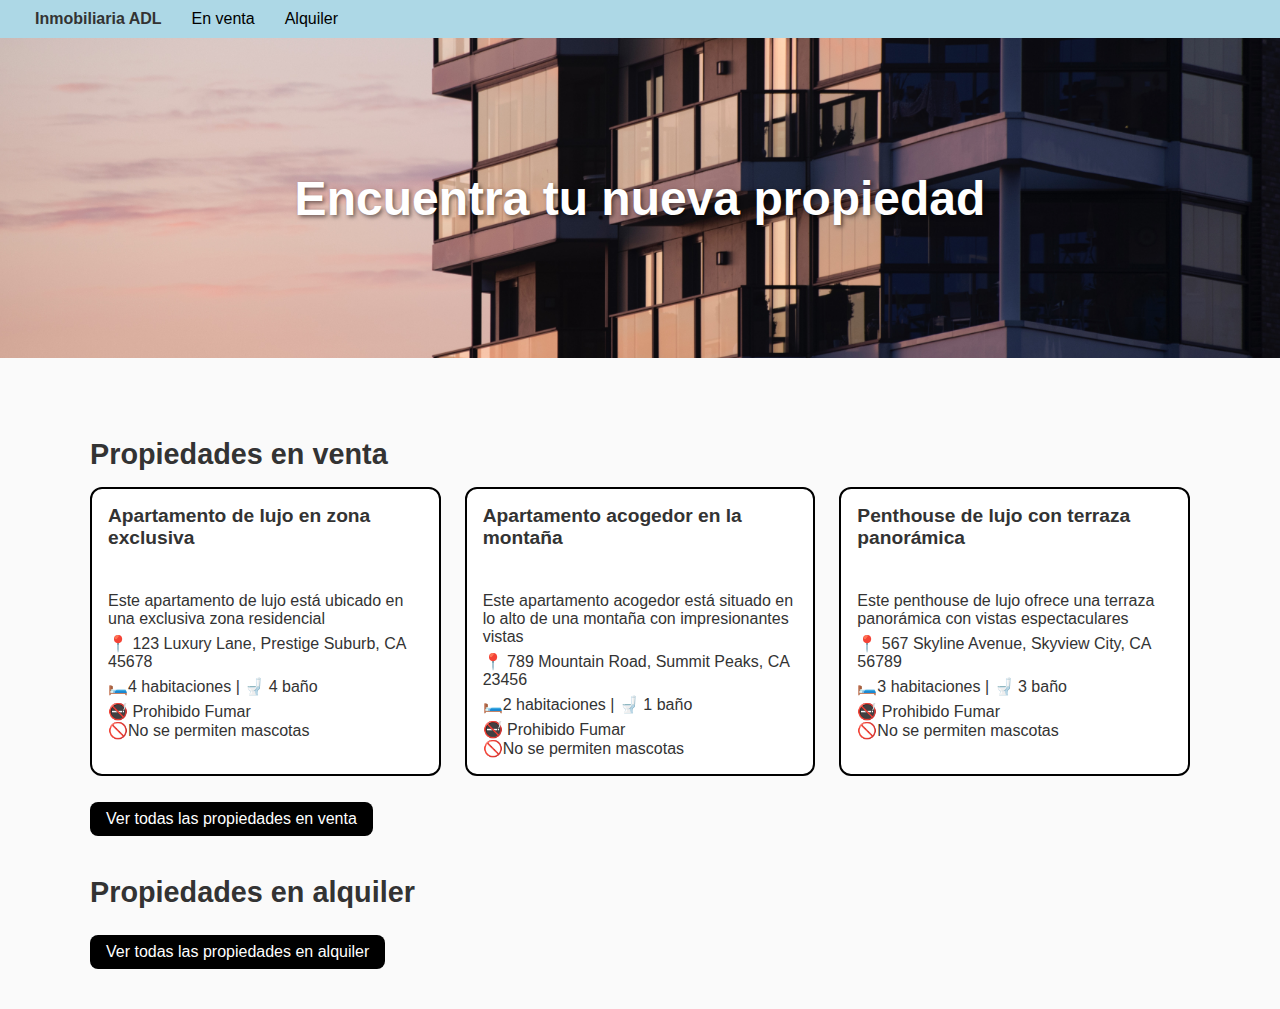
==== index.html @ ac3bbeaf "pagina principal lista" ====
<!DOCTYPE html>
<html lang="es">
<head>
    <meta charset="UTF-8">
    <meta name="viewport" content="width=device-width, initial-scale=1.0">
    <title>Desafio Inmobiliaria</title>
    <link rel="stylesheet" href="./assets/css/style.css">
</head>
<body>

    <title>Index</title>
</head>
<body>
    <nav>
        <ul>
            <li>Inmobiliaria ADL</li>
          <li><a href="ventas.html">En venta</a></li>
          <li><a href="alquiler.html">Alquiler</a></li>
        </ul>
      </nav>
  <header>
    <h1>Encuentra tu nueva propiedad</h1>
  </header>

  <main>
    <div class="container">
      <h2>Propiedades en venta</h2>
      <div class="cards-container" id="destacadosVenta"></div>
      <a href="ventas.html" class="btn">Ver todas las propiedades en venta</a>

      <h2>Propiedades en alquiler</h2>
      <div class="cards-container" id="destacadosAlquiler"></div>
      <a href="alquiler.html" class="btn">Ver todas las propiedades en alquiler</a>
    </div>
  </main>

 <script src="./assets/js/data.js"></script>
 <script src="./assets/js/main.js"></script>



</body>
</html>
---- assets/css/style.css ----
body {
    font-family: 'Raleway', sans-serif;
    background-color: #fafafa;
    margin: 0;
    color: #333;
    box-sizing: content-box;
  }
  
  header {
    display: flex;
    justify-content: center;
    align-items: center;
    background-image: url('../img/img-main.jpeg');
    background-size: cover;
    background-position: center;
    padding: 60px 20px;
    height: 200px;
    text-align: center;
    color: white;
  }
  
  header h1 {
    margin: 0;
    font-size: 3em;
    text-shadow: 2px 2px 4px rgba(0, 0, 0, 0.5);
  }
  
  
  nav {
    background-color: lightblue;
    padding: 10px 20px;
  }
  
  nav ul {
    list-style: none;
    margin: 0;
    padding: 0;
    display: flex;
    justify-content: left;
  }
  
  nav ul li {
    margin: 0 15px;
    font-weight: bolder;
  }

  nav ul p{
    color: black;

  }
  
  nav ul li a {
    color: black;
    text-decoration: none;
    font-weight: lighter;
    transition: color 0.3s;
  }
  
  nav ul li a:hover {
    color: #ffcc00;
  }
  
  main {
    padding: 20px;
  
  }
  
  h2 {
    margin-top: 40px;
    margin-bottom: 16px;
    font-size: 1.8rem;
    font-weight: 600;
  }
  
  .container {
    max-width: 1100px;
    margin: 0 auto;
    padding: 20px;
  }
  
  .cards-container {
    display: grid;
    grid-template-columns: repeat(3, 1fr);
    gap: 24px;
  }
  
  
  .card {
    padding: 16px;
    border-radius: 12px;
    border: 1px solid #ccc;
    margin-bottom: 16px;
    transition: transform 0.2s ease, box-shadow 0.2s ease;
    background-color: #fff;
    font-family: 'Raleway', sans-serif;
  }

  .card img {
    height: 250px;
  }
  
  .card:hover {
    transform: scale(1.02);
    box-shadow: 0 4px 12px rgba(0, 0, 0, 0.15);
  }
  
  .card.venta {
    border: 2px solid black;
  }
  
  .card.alquiler {
    border-left: 2px solid black;
  }
  
  .card h3 {
    margin-top: 0;
    font-size: 1.2rem;
  }
  
  .card p {
    margin: 6px 0;
  }
  
  .btn {
    display: inline-block;
    padding: 8px 16px;
    background-color: black;
    color: white;
    border: none;
    border-radius: 8px;
    cursor: pointer;
    margin-top: 10px;
    text-decoration: none;
    transition: background-color 0.2s ease;
  }
  
  .btn:hover {
    background-color: rgb(56, 56, 56);
  }
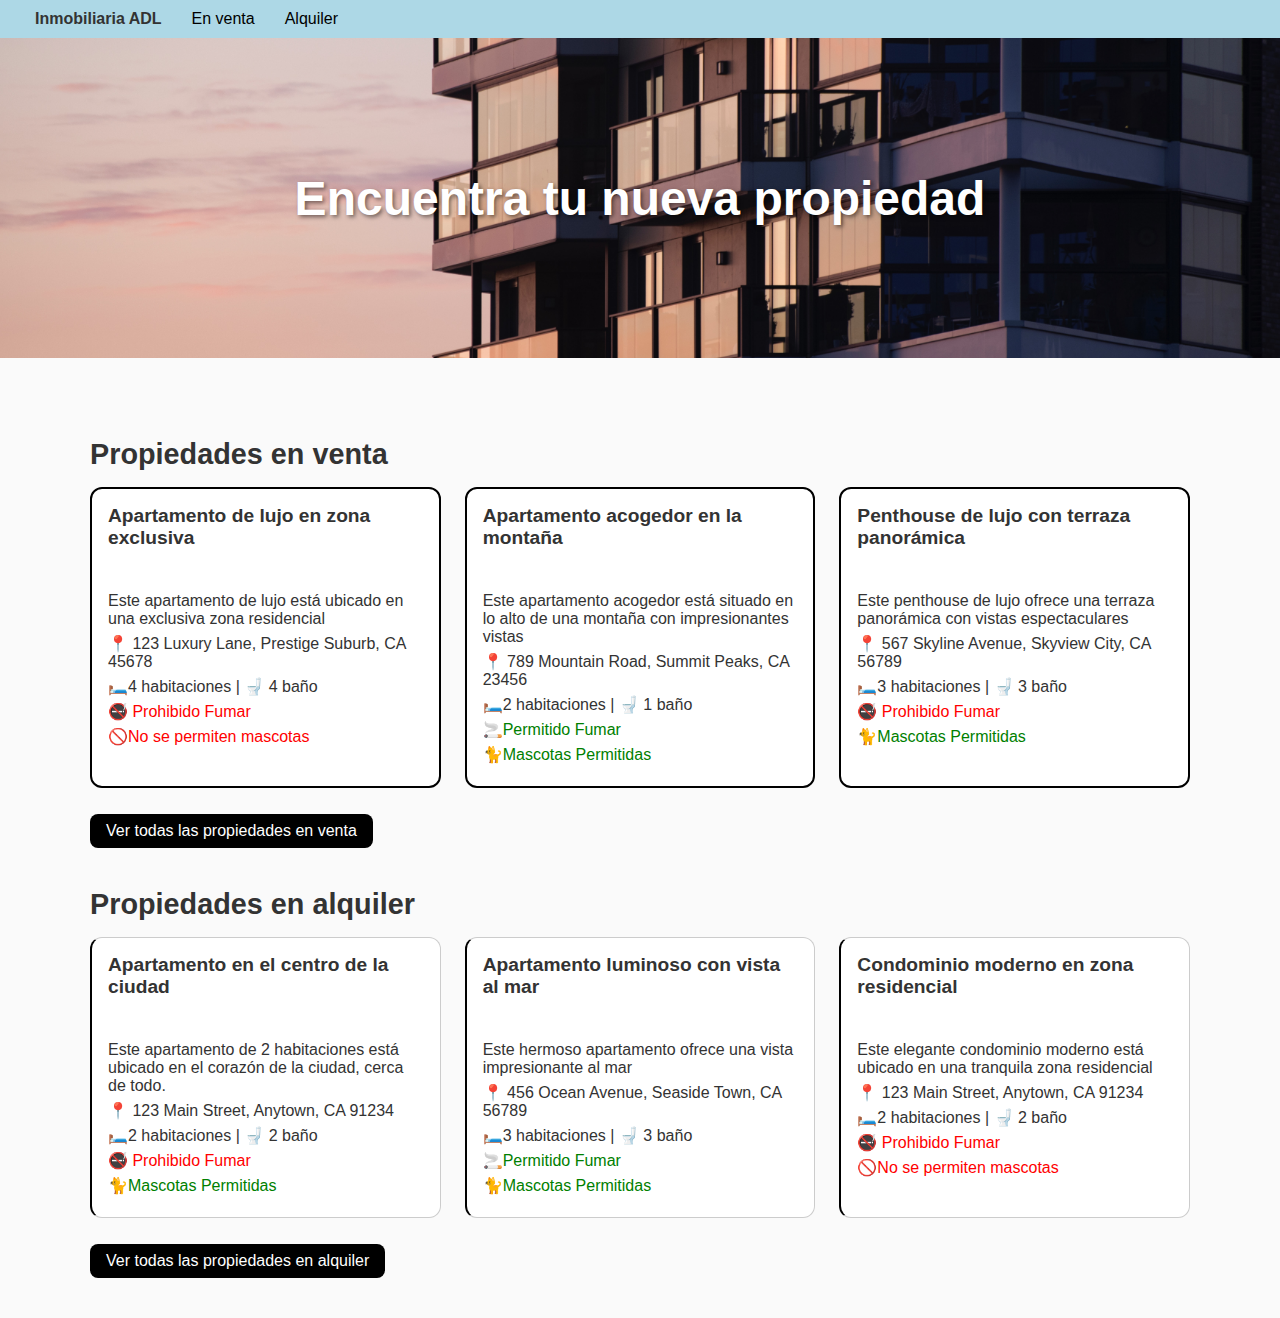
==== commit 07e7de49: "colores agregados" ====
--- a/index.html
+++ b/index.html
@@ -38,6 +38,5 @@
  <script src="./assets/js/main.js"></script>
 
 
-
 </body>
 </html>--- a/assets/css/style.css
+++ b/assets/css/style.css
@@ -138,3 +138,10 @@
     background-color: rgb(56, 56, 56);
   }
 
+  .true {
+    color: green;
+  }
+
+  .false{
+    color: red;
+  }
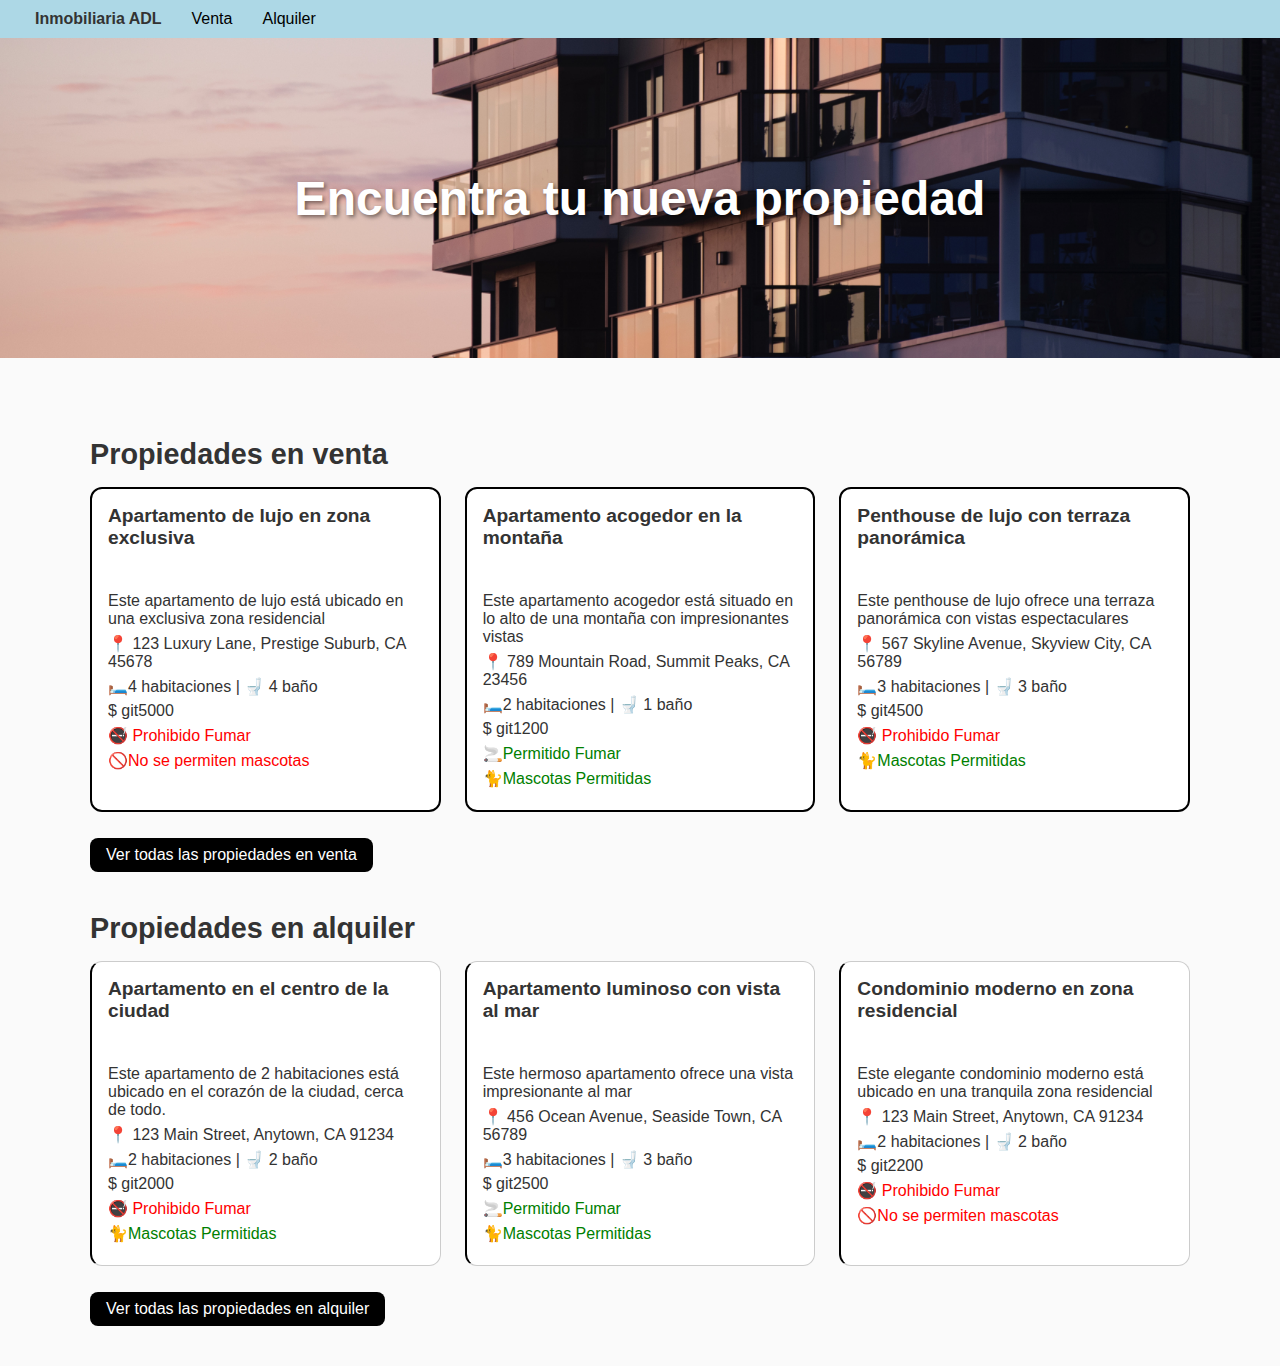
==== commit 2adf937e: "tipos" ====
--- a/index.html
+++ b/index.html
@@ -14,7 +14,7 @@
     <nav>
         <ul>
             <li>Inmobiliaria ADL</li>
-          <li><a href="ventas.html">En venta</a></li>
+          <li><a href="ventas.html">Venta</a></li>
           <li><a href="alquiler.html">Alquiler</a></li>
         </ul>
       </nav>
